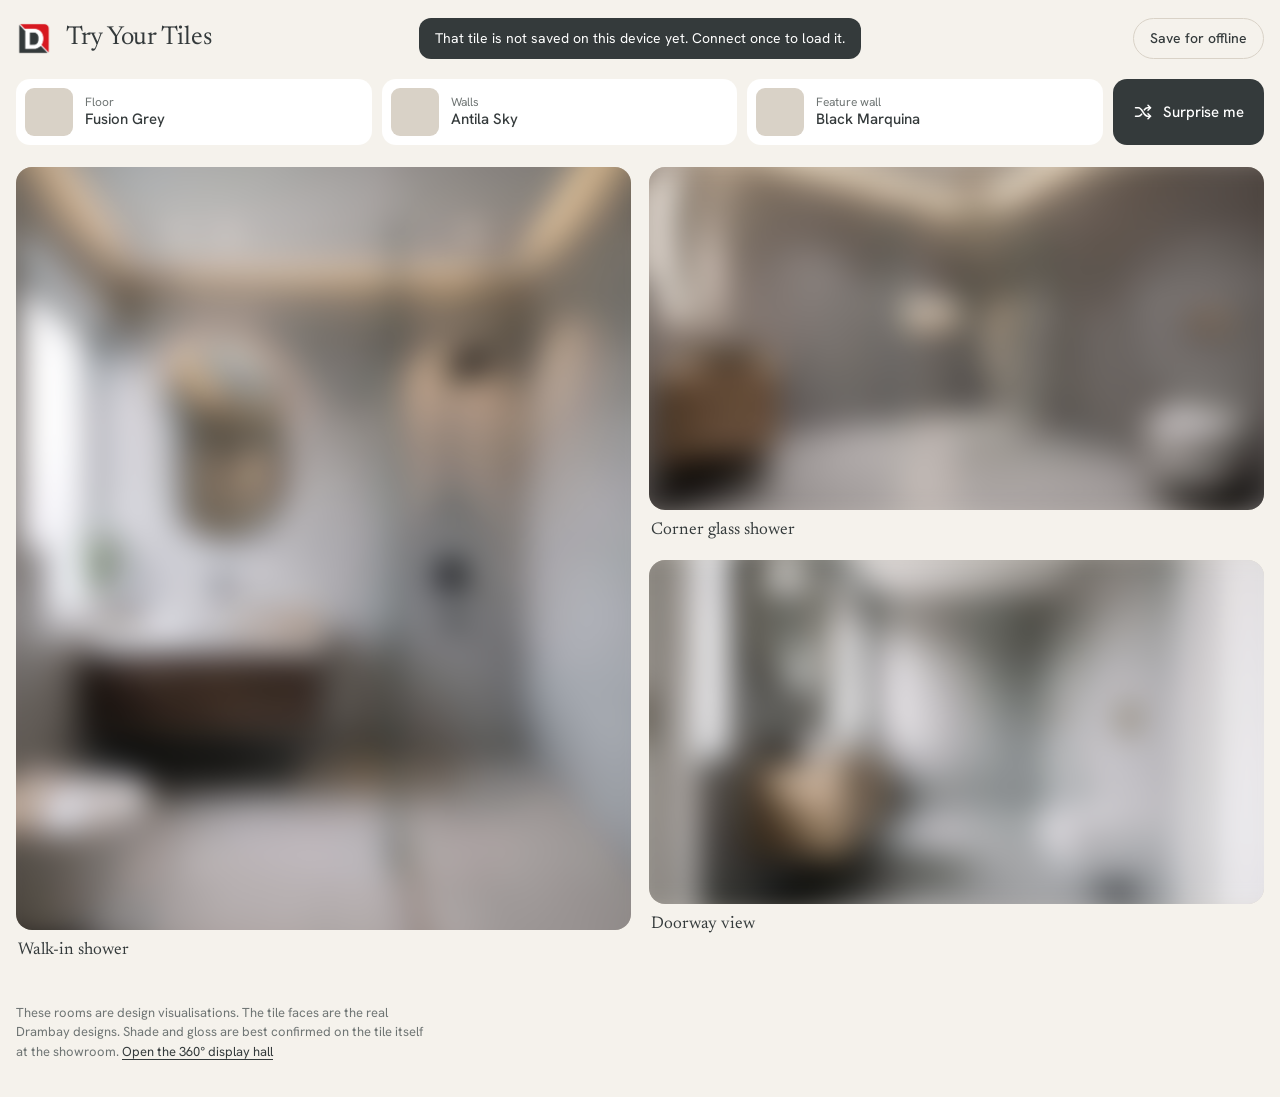
==== src/looks/index.html @ a9549b25 "Try Your Tiles: one-design link opens on the display first, rooms cover the screen, dealer link - ?t" ====
<!doctype html>
<html lang="en">
<head>
<meta charset="utf-8">
<meta name="viewport" content="width=device-width, initial-scale=1, viewport-fit=cover">
<title>Try Your Tiles | Drambay Rooms Studio</title>
<meta name="description" content="Choose your tiles and see them laid across a whole room.">
<meta name="robots" content="noindex">
<meta name="theme-color" content="#F5F2EC">
<link rel="manifest" href="manifest.webmanifest">
<link rel="icon" href="icons/icon-192.png">
<link rel="apple-touch-icon" href="icons/icon-180.png">
<meta name="apple-mobile-web-app-capable" content="yes">
<meta name="apple-mobile-web-app-title" content="Try Tiles">
<link rel="preconnect" href="https://fonts.googleapis.com">
<link rel="preconnect" href="https://fonts.gstatic.com" crossorigin>
<link href="https://fonts.googleapis.com/css2?family=Newsreader:opsz,wght@6..72,400;6..72,500&family=Hanken+Grotesk:wght@400;500;600&display=swap" rel="stylesheet">
<style>
:root { --red:#D71920; --ink:#343A3B; --bg:#F5F2EC; --stone:#D9D2C7; --white:#fff; --muted:#6F7574; --night:#16191A;
  --display:'Newsreader', Georgia, 'Times New Roman', serif; --text:'Hanken Grotesk', system-ui, -apple-system, 'Segoe UI', sans-serif; }
* { box-sizing: border-box; -webkit-tap-highlight-color: transparent; }
html, body { margin: 0; background: var(--bg); color: var(--ink); font: 16px/1.5 var(--text); }
body { padding: env(safe-area-inset-top) env(safe-area-inset-right) env(safe-area-inset-bottom) env(safe-area-inset-left); }
button, input { font: inherit; color: inherit; }
button { cursor: pointer; }
svg { display: block; }
.wrap { max-width: 1280px; margin: 0 auto; padding: 0 16px; }
header.top { display: flex; align-items: center; gap: 14px; padding: 18px 0 6px; }
header.top img { width: 36px; height: auto; display: block; }
header.top h1 { font: 400 26px/1.1 var(--display); margin: 0; letter-spacing: -.01em; flex: 1; }
.quiet { border: 1px solid var(--stone); background: transparent; border-radius: 999px; padding: 9px 16px; font-size: 14px; font-weight: 500; white-space: nowrap; }
.quiet[hidden] { display: none; }
.quiet.done { border-color: transparent; color: var(--muted); padding-right: 0; }
.pickrow { position: sticky; top: 0; z-index: 5; background: var(--bg); padding: 14px 0; display: grid; grid-template-columns: minmax(0, 1fr) auto; gap: 10px; }
.picks { display: grid; grid-template-columns: repeat(3, minmax(0, 1fr)); gap: 10px; }
.slot { display: flex; align-items: center; gap: 12px; text-align: left; background: var(--white); border: 1px solid transparent; border-radius: 14px; padding: 8px 12px 8px 8px; min-width: 0; min-height: 64px; }
.slot:focus-visible, .quiet:focus-visible, .act:focus-visible, .dice:focus-visible, .round:focus-visible { outline: 2px solid var(--ink); outline-offset: 2px; }
.slot .sw { width: 48px; height: 48px; border-radius: 9px; background: var(--stone) center/cover; flex: none; }
.slot span { min-width: 0; display: block; }
.slot small { display: block; font-size: 12px; color: var(--muted); line-height: 1.2; }
.slot b { display: block; font-weight: 500; font-size: 15px; line-height: 1.25; white-space: nowrap; overflow: hidden; text-overflow: ellipsis; }
.dice { border: 0; border-radius: 14px; background: var(--ink); color: #fff; padding: 0 20px; font-weight: 500; font-size: 15px; display: flex; align-items: center; gap: 10px; white-space: nowrap; min-height: 48px; }
.dice svg { transition: transform .5s cubic-bezier(.2,.7,.2,1); }
.dice.spin svg { transform: rotate(180deg); }
.grid { display: flex; gap: 18px; align-items: flex-start; padding: 8px 0 40px; }
.col { flex: 1 1 0; min-width: 0; display: grid; gap: 18px; }
.card { display: block; width: 100%; padding: 0; margin: 0; border: 0; background: transparent; text-align: left; }
.card .ph { display: block; position: relative; border-radius: 16px; overflow: hidden; background: var(--stone); }
.card canvas, .card img { display: block; width: 100%; height: auto; }
.card img { position: absolute; inset: 0; height: 100%; object-fit: cover; filter: blur(14px) saturate(.6); transform: scale(1.1); transition: opacity .5s; }
.card.ready img { opacity: 0; }
.card .nm { display: block; font: 400 17px/1.3 var(--display); padding: 10px 2px 0; }
.note { color: var(--muted); font-size: 13px; padding: 0 0 36px; max-width: 60ch; margin: 0; }
/* full-screen view */
.viewer { position: fixed; inset: 0; z-index: 20; background: var(--night); display: none; overflow: hidden; touch-action: none; -webkit-user-select: none; user-select: none; }
.viewer.on { display: block; }
.vbg { position: absolute; inset: -60px; background: center/cover no-repeat; filter: blur(34px) brightness(.42) saturate(.8); }
.stage { position: absolute; inset: 0; overflow: hidden; cursor: grab; }
.frame { position: absolute; left: 50%; top: 50%; transform: translate(-50%, -50%); will-change: transform, opacity; }
.frame.anim { transition: transform .22s cubic-bezier(.2,.7,.2,1), opacity .22s; }
.frame canvas { display: block; }
.chrome { transition: opacity .25s; }
.viewer.bare .chrome { opacity: 0; pointer-events: none; }
.vtop { position: absolute; top: 0; left: 0; right: 0; display: flex; align-items: center; gap: 10px; pointer-events: none;
  padding: calc(14px + env(safe-area-inset-top)) calc(16px + env(safe-area-inset-right)) 0 calc(16px + env(safe-area-inset-left)); }
.vtop > * { pointer-events: auto; }
.glass { background: rgba(22,25,26,.52); -webkit-backdrop-filter: blur(12px); backdrop-filter: blur(12px); color: #fff; border: 0; }
.where { margin-right: auto; border-radius: 999px; padding: 10px 18px; font: 400 17px/1.2 var(--display); display: flex; align-items: baseline; gap: 12px; }
.where i { font: 500 13px/1 var(--text); font-style: normal; opacity: .72; }
.vbtn { height: 44px; min-width: 44px; border-radius: 999px; font-size: 14px; font-weight: 500; padding: 0 16px; display: grid; place-items: center; }
.vbtn[hidden] { display: none; }
.vbtn.x { padding: 0; }
.vbtn[aria-pressed="true"] { background: #fff; color: var(--ink); }
.nav { position: absolute; top: 50%; margin-top: -28px; width: 56px; height: 56px; border-radius: 50%; display: grid; place-items: center; }
.nav.prev { left: calc(16px + env(safe-area-inset-left)); } .nav.next { right: calc(16px + env(safe-area-inset-right)); }
.bar { position: absolute; left: 50%; transform: translateX(-50%); bottom: calc(14px + env(safe-area-inset-bottom)); width: min(1040px, calc(100% - 28px));
  background: rgba(245,242,236,.94); -webkit-backdrop-filter: blur(16px); backdrop-filter: blur(16px); border-radius: 20px; padding: 8px 14px 8px 8px;
  display: grid; grid-template-columns: minmax(0, 1fr) auto auto; align-items: center; column-gap: 26px; }
.bar .slot { min-height: 52px; padding: 6px 10px 6px 6px; gap: 10px; }
.bar .slot .sw { width: 40px; height: 40px; }
.round { width: 48px; height: 48px; border-radius: 50%; border: 1px solid var(--stone); background: var(--white); display: grid; place-items: center; padding: 0; }
.acts { display: flex; gap: 10px; align-items: center; }
.act { border: 0; border-radius: 999px; padding: 12px 20px; font-weight: 600; font-size: 15px; background: var(--ink); color: #fff; white-space: nowrap; min-height: 48px; }
.act.sm { min-height: 40px; padding: 8px 14px; font-size: 14px; font-weight: 500; background: transparent; color: var(--ink); border: 1px solid var(--stone); display: flex; align-items: center; gap: 7px; }
/* 360 display hall */
.hall { position: fixed; inset: 0; z-index: 15; background: #B3ABA0; display: none; overflow: hidden; touch-action: none; -webkit-user-select: none; user-select: none; }
.hall.on { display: block; }
.hall canvas { position: absolute; inset: 0; width: 100%; height: 100%; display: block; cursor: grab; }
.hall .nav { top: var(--ringy, 90%); margin-top: -24px; width: 48px; height: 48px; }
.hall .nav.prev { left: calc(50% - 150px); } .hall .nav.next { right: calc(50% - 150px); }
.hall .nav, .hall .vtop { transition: opacity .25s; }
.hall.going .nav, .hall.going .vtop { opacity: 0; pointer-events: none; }
.hsh { display: flex; gap: 8px; align-items: center; } .hsh svg { transition: transform .5s cubic-bezier(.2,.7,.2,1); } .hsh.spin svg { transform: rotate(180deg); }
.hall button.where { align-items: center; gap: 9px; cursor: pointer; }
.hall button.where svg { opacity: .8; transition: transform .2s; } .hall button.where[aria-expanded="true"] svg { transform: rotate(180deg); }
.hall button.where i { margin-left: 3px; }
.hmenu { position: absolute; z-index: 2; left: calc(16px + env(safe-area-inset-left)); top: calc(68px + env(safe-area-inset-top)); border-radius: 20px; padding: 6px; display: grid; min-width: 232px; }
.hmenu[hidden], .hall.going .hmenu { display: none; }
.hmenu button { border: 0; background: none; color: #fff; text-align: left; font: 400 17px/1.2 var(--display); padding: 12px 14px; border-radius: 14px; min-height: 46px; }
.hmenu button[aria-current="true"] { background: rgba(255,255,255,.17); }
.nav[hidden] { display: none; }
.viewer.fo #swap { display: none; }
@media (max-width: 520px){ .hsh span { display: none; } .hsh { padding: 0 13px; } }
.sr { position: absolute; width: 1px; height: 1px; overflow: hidden; clip-path: inset(50%); white-space: nowrap; }
.viewer.fadein { animation: vin .36s ease both; }
@keyframes vin { from { opacity: 0; } to { opacity: 1; } }
.note button { border: 0; background: none; padding: 0; color: var(--ink); text-decoration: underline; text-underline-offset: 3px; font-size: inherit; }
/* picker */
.vlogo { display: none; }
.viewer.one .vlogo { display: flex; align-items: center; height: 44px; padding: 0 18px; border-radius: 999px; background: rgba(22,25,26,.78); -webkit-backdrop-filter: blur(12px); backdrop-filter: blur(12px); }
.vlogo img { height: 26px; width: auto; display: block; }
.viewer.one #vshuffle, .viewer.one #swap { display: none; }
.hall.home #hclose, .hall.one #hshuffle, .hall.one #hspace svg { display: none; } .hall.one #hspace { cursor: default; margin-right: auto; }
@media (max-width: 520px){ .viewer.one .vtop { flex-wrap: wrap; } .viewer.one .vlogo { margin-right: auto; } .viewer.one .where { order: 5; margin-right: 0; } }
.zb { display: flex; gap: 8px; align-items: center; }
.vsh svg { transition: transform .5s cubic-bezier(.2,.7,.2,1); } .vsh.spin svg { transform: rotate(180deg); }
.zoom { position: fixed; inset: 0; z-index: 25; display: none; background: rgba(16,18,19,.66); -webkit-backdrop-filter: blur(16px); backdrop-filter: blur(16px); overflow: hidden; touch-action: none; -webkit-user-select: none; user-select: none; }
.zoom.on { display: block; animation: zin .22s ease-out; }
@keyframes zin { from { opacity: 0; } to { opacity: 1; } }
.zstage { position: absolute; inset: 0; perspective: 1400px; cursor: zoom-in; }
.zoom.zin .zstage { cursor: grab; }
.ztile { position: absolute; left: 50%; top: 50%; }
.zfloat { position: absolute; inset: 0; animation: zfloat 7s ease-in-out infinite; box-shadow: 0 46px 80px -18px rgba(0,0,0,.62), 0 14px 26px -10px rgba(0,0,0,.4); background: #D9D2C7; }
.zoom.zin .zfloat { animation: none; box-shadow: none; }
@keyframes zfloat { 0%, 100% { transform: translateY(5px) rotateX(2.2deg) rotateY(-3deg); } 50% { transform: translateY(-7px) rotateX(-1.6deg) rotateY(3deg); } }
.zfloat img { position: absolute; left: 50%; top: 50%; display: block; max-width: none; pointer-events: none; }
.ztabs { position: absolute; left: 50%; transform: translateX(-50%); bottom: calc(16px + env(safe-area-inset-bottom)); display: flex; gap: 8px; padding: 6px; border-radius: 16px; max-width: calc(100% - 28px); overflow-x: auto; background: rgba(22,25,26,.52); -webkit-backdrop-filter: blur(12px); backdrop-filter: blur(12px); }
.ztabs:empty { display: none; }
.ztabs button { flex: none; width: 52px; height: 52px; border-radius: 10px; border: 2px solid transparent; background: #D9D2C7 center / cover; padding: 0; }
.ztabs button[aria-pressed="true"] { border-color: #fff; }
.ztabs span { flex: none; align-self: center; color: #fff; font: 500 12px/1 var(--text); opacity: .78; padding: 0 4px 0 8px; white-space: nowrap; }
@media (max-width: 520px){ .zb span { display: none; } .zb { padding: 0 13px; } .ztabs button { width: 44px; height: 44px; } }
.sheet { position: fixed; inset: 0; z-index: 30; display: none; background: rgba(22,25,26,.45); }
.sheet.on { display: block; }
.panel { position: absolute; left: 0; right: 0; bottom: 0; height: 86vh; height: 86dvh; background: var(--bg); border-radius: 20px 20px 0 0; display: flex; flex-direction: column; padding-bottom: env(safe-area-inset-bottom); }
.panel > * { flex: none; }
.panel header { display: flex; align-items: center; gap: 12px; padding: 16px 16px 8px; }
.panel h2 { font: 400 22px/1.2 var(--display); margin: 0; flex: 1; }
.panel input { width: 100%; border: 1px solid var(--stone); background: var(--white); border-radius: 12px; padding: 12px 14px; font-size: 16px; }
.search { padding: 4px 16px 12px; }
.chips { display: flex; gap: 8px; padding: 0 16px 10px; overflow-x: auto; overflow-y: hidden; scrollbar-width: none; -webkit-overflow-scrolling: touch; }
.chips::-webkit-scrollbar { display: none; }
.chips[hidden] { display: none; }
.chips button { flex: none; border: 1px solid var(--stone); background: transparent; border-radius: 999px; padding: 8px 15px; font-size: 14px; line-height: 1.3; white-space: nowrap; min-height: 38px; }
.chips button[aria-pressed="true"] { background: var(--ink); border-color: var(--ink); color: #fff; }
.panel .list { flex: 1 1 0; min-height: 0; overflow-y: auto; padding: 6px 16px 20px; display: grid; grid-template-columns: repeat(auto-fill, minmax(150px, 1fr)); gap: 14px 12px; align-content: start; }
.tile { border: 0; background: transparent; padding: 0; text-align: left; min-width: 0; }
.tile i { display: block; aspect-ratio: 2/1; border-radius: 10px; background: var(--stone) center/cover; }
.tile.sq i { aspect-ratio: 1/1; max-width: 60%; }
.tile b { display: block; font-weight: 500; font-size: 14px; padding-top: 6px; line-height: 1.25; }
.tile small { color: var(--muted); font-size: 12px; }
.tile[aria-current="true"] i { outline: 2px solid var(--red); outline-offset: 2px; }
.empty { color: var(--muted); font-size: 14px; grid-column: 1 / -1; margin: 8px 0; }
.toast { position: fixed; left: 50%; top: calc(18px + env(safe-area-inset-top)); transform: translateX(-50%); background: var(--ink); color: #fff; padding: 10px 16px; border-radius: 12px; font-size: 14px; z-index: 40; opacity: 0; pointer-events: none; transition: opacity .25s; max-width: 90vw; text-align: center; }
.toast.on { opacity: 1; }
@media (max-width: 720px) {
  header.top h1 { font-size: 22px; }
  .pickrow { grid-template-columns: minmax(0, 1fr); }
  .slot { flex-direction: column; align-items: flex-start; gap: 6px; padding: 8px; min-height: 0; }
  .slot .sw { width: 100%; height: 44px; }
  .dice { justify-content: center; }
  .bar { grid-template-columns: auto minmax(0, 1fr); row-gap: 8px; column-gap: 12px; padding: 8px; }
  .bar .picks { grid-column: 1 / -1; gap: 6px; }
  .bar .slot { gap: 5px; padding: 6px 8px 7px; min-height: 0; }
  .bar .slot .sw { width: 100%; height: 22px; border-radius: 6px; }
  .bar .slot b { font-size: 13px; } .bar .slot small { font-size: 11px; white-space: nowrap; }
  .acts { justify-self: end; }
  .nav { width: 44px; height: 44px; margin-top: -60px; }
  .nav.prev { left: 8px; } .nav.next { right: 8px; }
  .where { font-size: 15px; padding: 9px 14px; }
}
@media (prefers-reduced-motion: reduce) { * { transition: none !important; } .zfloat, .zoom.on { animation: none; } }
</style>
</head>
<body>
<div class="wrap">
  <header class="top">
    <img src="d-logo.png" alt="Drambay" width="36" height="34" crossorigin="anonymous">
    <h1>Try Your Tiles</h1>
    <button class="quiet" id="install" hidden>Install app</button>
    <button class="quiet" id="offline">Save for offline</button>
  </header>
  <div class="pickrow">
    <section class="picks" id="picks" aria-label="Your tiles"></section>
    <button class="dice" id="shuffle" type="button"><svg width="20" height="20" viewBox="0 0 24 24" fill="none" stroke="currentColor" stroke-width="1.8" stroke-linecap="round" stroke-linejoin="round" aria-hidden="true"><path d="M3 7h3.5c5 0 6 10 11 10H21"/><path d="M3 17h3.5c1.6 0 2.8-1 3.9-2.4M13.6 9.4C14.7 8 15.9 7 17.5 7H21"/><path d="M18 4l3 3-3 3M18 14l3 3-3 3"/></svg><span>Surprise me</span></button>
  </div>
  <main class="grid" id="grid"></main>
  <p class="note">These rooms are design visualisations. The tile faces are the real Drambay designs. Shade and gloss are best confirmed on the tile itself at the showroom. <button id="walk" type="button">Open the 360° display hall</button></p>
</div>

<div class="viewer" id="viewer" role="dialog" aria-modal="true" aria-label="Room, full screen">
  <div class="vbg" id="vbg"></div>
  <div class="stage" id="stage"><div class="frame" id="frame"></div></div>
  <div class="vtop chrome">
    <span class="vlogo"><img data-asset="logo-white.svg" alt="Drambay Tiles &amp; Sanitary Ware"></span>
    <span class="where glass"><b id="vname" style="font-weight:400"></b><i id="vcount"></i></span>
    <button class="vbtn glass zb" id="zoomb" type="button" aria-label="See the tile close up"><svg width="18" height="18" viewBox="0 0 24 24" fill="none" stroke="currentColor" stroke-width="1.8" stroke-linecap="round" stroke-linejoin="round" aria-hidden="true"><circle cx="10.5" cy="10.5" r="6.5"/><path d="M20 20l-4.6-4.6M10.5 8v5M8 10.5h5"/></svg><span>Tile close-up</span></button>
    <button class="vbtn glass" id="tilt" type="button" aria-pressed="false" hidden>3D tilt</button>
    <button class="vbtn x glass" id="close" type="button" aria-label="Close"><svg width="18" height="18" viewBox="0 0 24 24" fill="none" stroke="currentColor" stroke-width="2" stroke-linecap="round"><path d="M5 5l14 14M19 5L5 19"/></svg></button>
  </div>
  <button class="nav prev glass chrome" id="prev" type="button" aria-label="Previous room"><svg width="22" height="22" viewBox="0 0 24 24" fill="none" stroke="currentColor" stroke-width="2" stroke-linecap="round" stroke-linejoin="round"><path d="M15 5l-7 7 7 7"/></svg></button>
  <button class="nav next glass chrome" id="next" type="button" aria-label="Next room"><svg width="22" height="22" viewBox="0 0 24 24" fill="none" stroke="currentColor" stroke-width="2" stroke-linecap="round" stroke-linejoin="round"><path d="M9 5l7 7-7 7"/></svg></button>
  <div class="bar chrome">
    <section class="picks" id="vpicks" aria-label="Your tiles"></section>
    <button class="round" id="swap" type="button" title="Swap the wall and the feature wall" aria-label="Swap the wall and the feature wall"><svg width="20" height="20" viewBox="0 0 24 24" fill="none" stroke="currentColor" stroke-width="1.8" stroke-linecap="round" stroke-linejoin="round"><path d="M4 8h15M15 4l4 4-4 4M20 16H5M9 12l-4 4 4 4"/></svg></button>
    <div class="acts">
      <button class="act sm vsh" id="vshuffle" type="button"><svg width="16" height="16" viewBox="0 0 24 24" fill="none" stroke="currentColor" stroke-width="1.8" stroke-linecap="round" stroke-linejoin="round" aria-hidden="true"><path d="M3 7h3.5c5 0 6 10 11 10H21"/><path d="M3 17h3.5c1.6 0 2.8-1 3.9-2.4M13.6 9.4C14.7 8 15.9 7 17.5 7H21"/><path d="M18 4l3 3-3 3M18 14l3 3-3 3"/></svg>Surprise me</button>
      <button class="act" id="share" type="button">Share picture</button>
    </div>
  </div>
</div>

<div class="hall" id="hall" role="dialog" aria-modal="true" aria-label="Display hall. Drag to look around.">
  <canvas id="hallcv"></canvas>
  <div class="vtop">
    <button class="where glass" id="hspace" type="button" aria-haspopup="menu" aria-expanded="false" aria-controls="hmenu"><b id="hsname" style="font-weight:400">Bathrooms</b><svg width="14" height="14" viewBox="0 0 24 24" fill="none" stroke="currentColor" stroke-width="2.2" stroke-linecap="round" stroke-linejoin="round" aria-hidden="true"><path d="M5 9l7 7 7-7"/></svg><i id="hcount"></i></button>
    <button class="vbtn glass hsh" id="hshuffle" type="button"><svg width="18" height="18" viewBox="0 0 24 24" fill="none" stroke="currentColor" stroke-width="1.8" stroke-linecap="round" stroke-linejoin="round" aria-hidden="true"><path d="M3 7h3.5c5 0 6 10 11 10H21"/><path d="M3 17h3.5c1.6 0 2.8-1 3.9-2.4M13.6 9.4C14.7 8 15.9 7 17.5 7H21"/><path d="M18 4l3 3-3 3M18 14l3 3-3 3"/></svg><span>Surprise me</span></button>
    <button class="vbtn x glass" id="hclose" type="button" aria-label="Close the display hall"><svg width="18" height="18" viewBox="0 0 24 24" fill="none" stroke="currentColor" stroke-width="2" stroke-linecap="round"><path d="M5 5l14 14M19 5L5 19"/></svg></button>
  </div>
  <div class="hmenu glass" id="hmenu" role="menu" aria-label="Choose a space" hidden></div>
  <button class="nav prev glass" id="hprev" type="button" aria-label="Previous display"><svg width="22" height="22" viewBox="0 0 24 24" fill="none" stroke="currentColor" stroke-width="2" stroke-linecap="round" stroke-linejoin="round"><path d="M15 5l-7 7 7 7"/></svg></button>
  <button class="nav next glass" id="hnext" type="button" aria-label="Next display"><svg width="22" height="22" viewBox="0 0 24 24" fill="none" stroke="currentColor" stroke-width="2" stroke-linecap="round" stroke-linejoin="round"><path d="M9 5l7 7-7 7"/></svg></button>
  <button class="sr" id="hstep" type="button">Step into this bathroom</button>
</div>

<div class="zoom" id="zoom" role="dialog" aria-modal="true" aria-label="Tile close-up">
  <div class="zstage" id="zstage"><div class="ztile" id="ztile"><div class="zfloat" id="zfloat"><img id="zimg" alt="" draggable="false"></div></div></div>
  <div class="vtop">
    <span class="where glass"><b id="zname" style="font-weight:400"></b><i id="zmeta"></i></span>
    <button class="vbtn x glass" id="zclose" type="button" aria-label="Close the close-up"><svg width="18" height="18" viewBox="0 0 24 24" fill="none" stroke="currentColor" stroke-width="2" stroke-linecap="round"><path d="M5 5l14 14M19 5L5 19"/></svg></button>
  </div>
  <div class="ztabs" id="ztabs"></div>
</div>

<div class="sheet" id="sheet" role="dialog" aria-modal="true">
  <div class="panel">
    <header><h2 id="sheetTitle">Floor tile</h2><button class="quiet" id="sheetClose">Done</button></header>
    <div class="search"><input id="q" type="search" placeholder="Search by name or code" autocomplete="off" aria-label="Search tiles"></div>
    <div class="chips" id="sizes" aria-label="Size"></div>
    <div class="chips" id="fins" aria-label="Finish"></div>
    <div class="list" id="list"></div>
  </div>
</div>
<div class="toast" id="toast" role="status"></div>
<script type="module" src="app.js"></script>
</body>
</html>
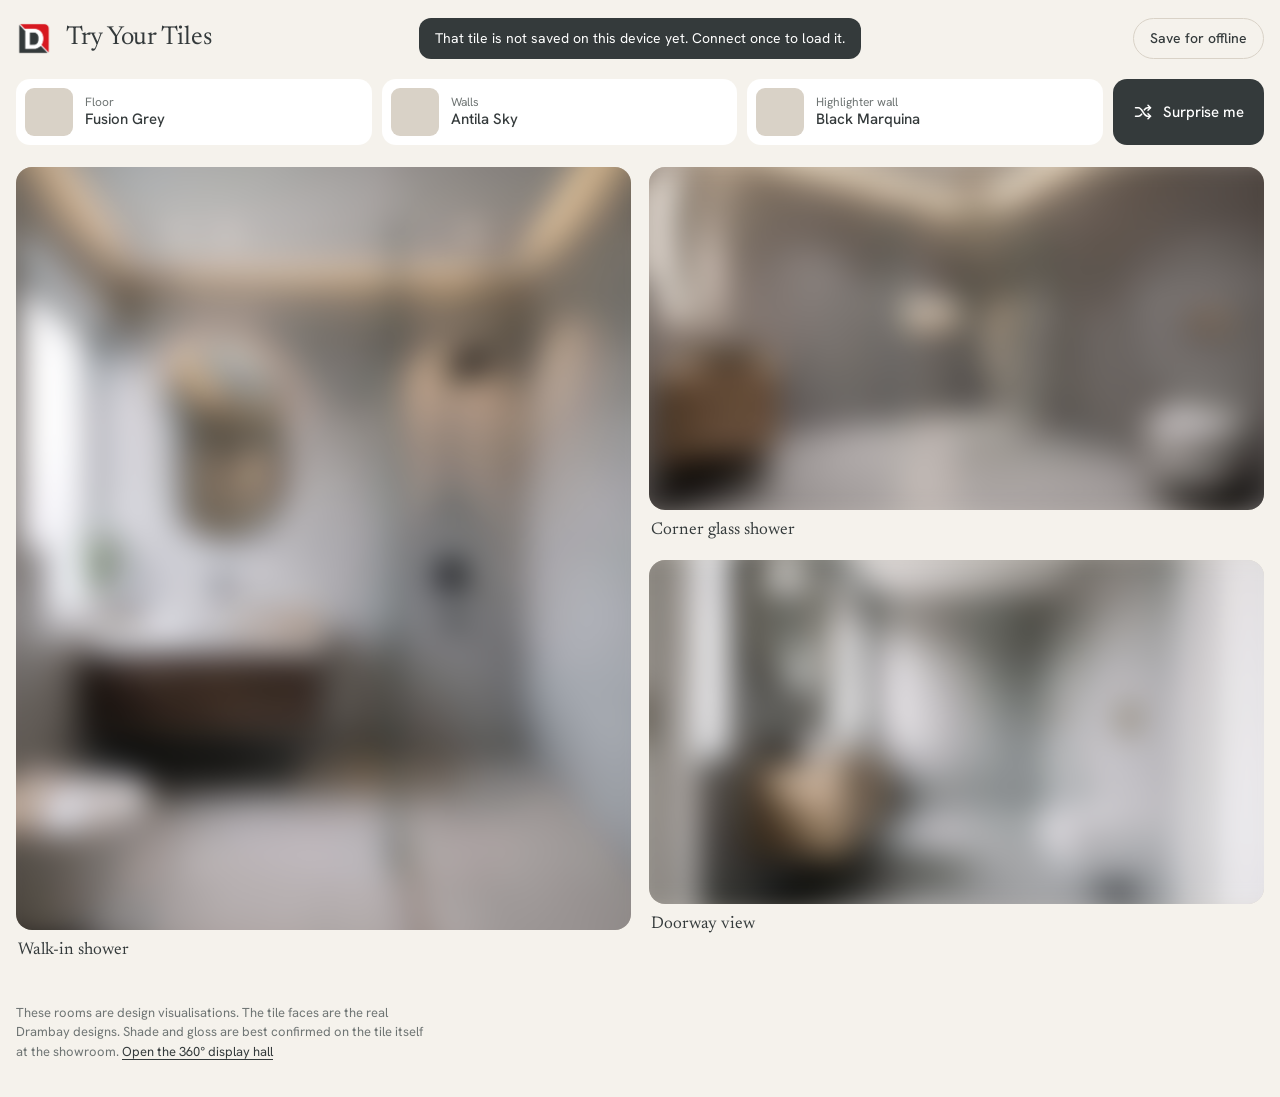
==== commit 594c6082: "Try Your Tiles v11: a decor tile only as the highlighter wall A decor tile can no longer be a full w" ====
--- a/src/looks/index.html
+++ b/src/looks/index.html
@@ -110,6 +110,7 @@
 .viewer.one .vlogo { display: flex; align-items: center; height: 44px; padding: 0 18px; border-radius: 999px; background: rgba(22,25,26,.78); -webkit-backdrop-filter: blur(12px); backdrop-filter: blur(12px); }
 .vlogo img { height: 26px; width: auto; display: block; }
 .viewer.one #vshuffle, .viewer.one #swap { display: none; }
+.viewer.one .picks .slot { grid-column: span 2; }
 .hall.home #hclose, .hall.one #hshuffle, .hall.one #hspace svg { display: none; } .hall.one #hspace { cursor: default; margin-right: auto; }
 @media (max-width: 520px){ .viewer.one .vtop { flex-wrap: wrap; } .viewer.one .vlogo { margin-right: auto; } .viewer.one .where { order: 5; margin-right: 0; } }
 .zb { display: flex; gap: 8px; align-items: center; }
@@ -202,7 +203,7 @@
   <button class="nav next glass chrome" id="next" type="button" aria-label="Next room"><svg width="22" height="22" viewBox="0 0 24 24" fill="none" stroke="currentColor" stroke-width="2" stroke-linecap="round" stroke-linejoin="round"><path d="M9 5l7 7-7 7"/></svg></button>
   <div class="bar chrome">
     <section class="picks" id="vpicks" aria-label="Your tiles"></section>
-    <button class="round" id="swap" type="button" title="Swap the wall and the feature wall" aria-label="Swap the wall and the feature wall"><svg width="20" height="20" viewBox="0 0 24 24" fill="none" stroke="currentColor" stroke-width="1.8" stroke-linecap="round" stroke-linejoin="round"><path d="M4 8h15M15 4l4 4-4 4M20 16H5M9 12l-4 4 4 4"/></svg></button>
+    <button class="round" id="swap" type="button" title="Swap the wall and the highlighter wall" aria-label="Swap the wall and the highlighter wall"><svg width="20" height="20" viewBox="0 0 24 24" fill="none" stroke="currentColor" stroke-width="1.8" stroke-linecap="round" stroke-linejoin="round"><path d="M4 8h15M15 4l4 4-4 4M20 16H5M9 12l-4 4 4 4"/></svg></button>
     <div class="acts">
       <button class="act sm vsh" id="vshuffle" type="button"><svg width="16" height="16" viewBox="0 0 24 24" fill="none" stroke="currentColor" stroke-width="1.8" stroke-linecap="round" stroke-linejoin="round" aria-hidden="true"><path d="M3 7h3.5c5 0 6 10 11 10H21"/><path d="M3 17h3.5c1.6 0 2.8-1 3.9-2.4M13.6 9.4C14.7 8 15.9 7 17.5 7H21"/><path d="M18 4l3 3-3 3M18 14l3 3-3 3"/></svg>Surprise me</button>
       <button class="act" id="share" type="button">Share picture</button>
